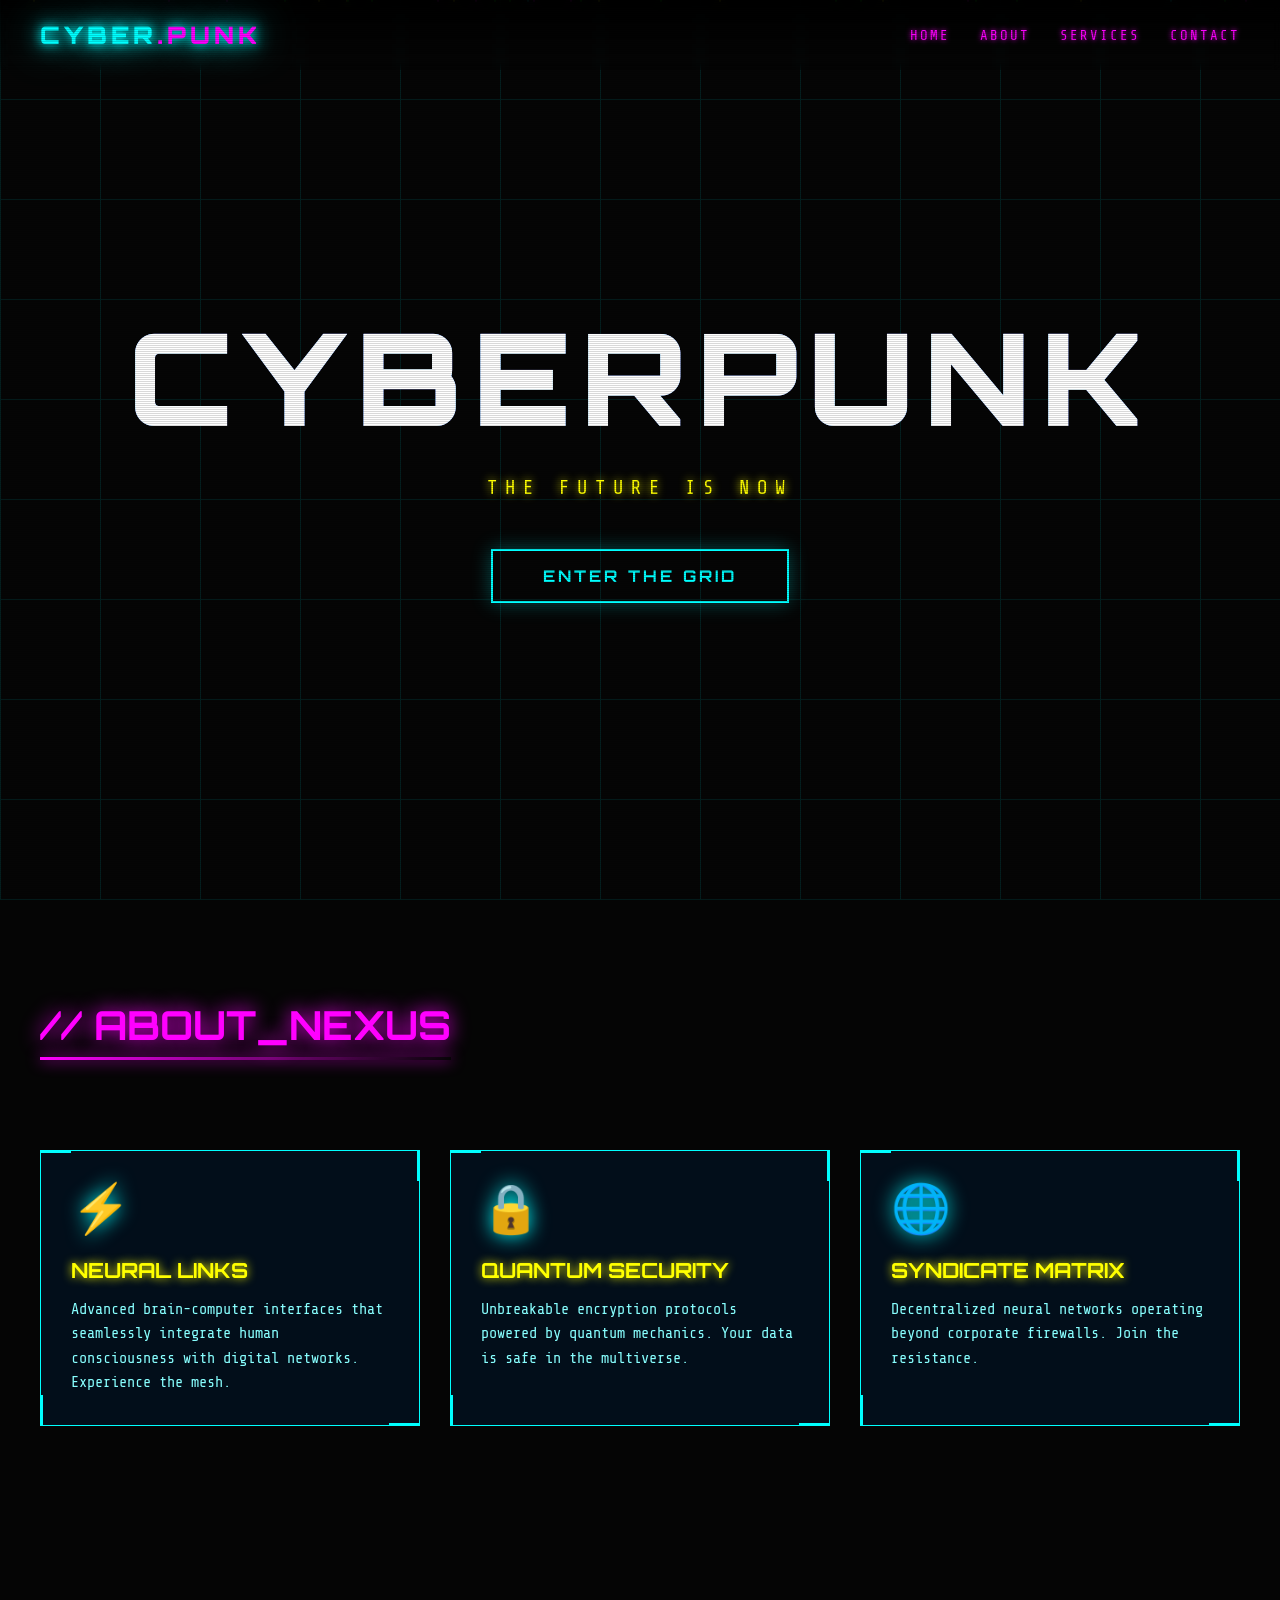
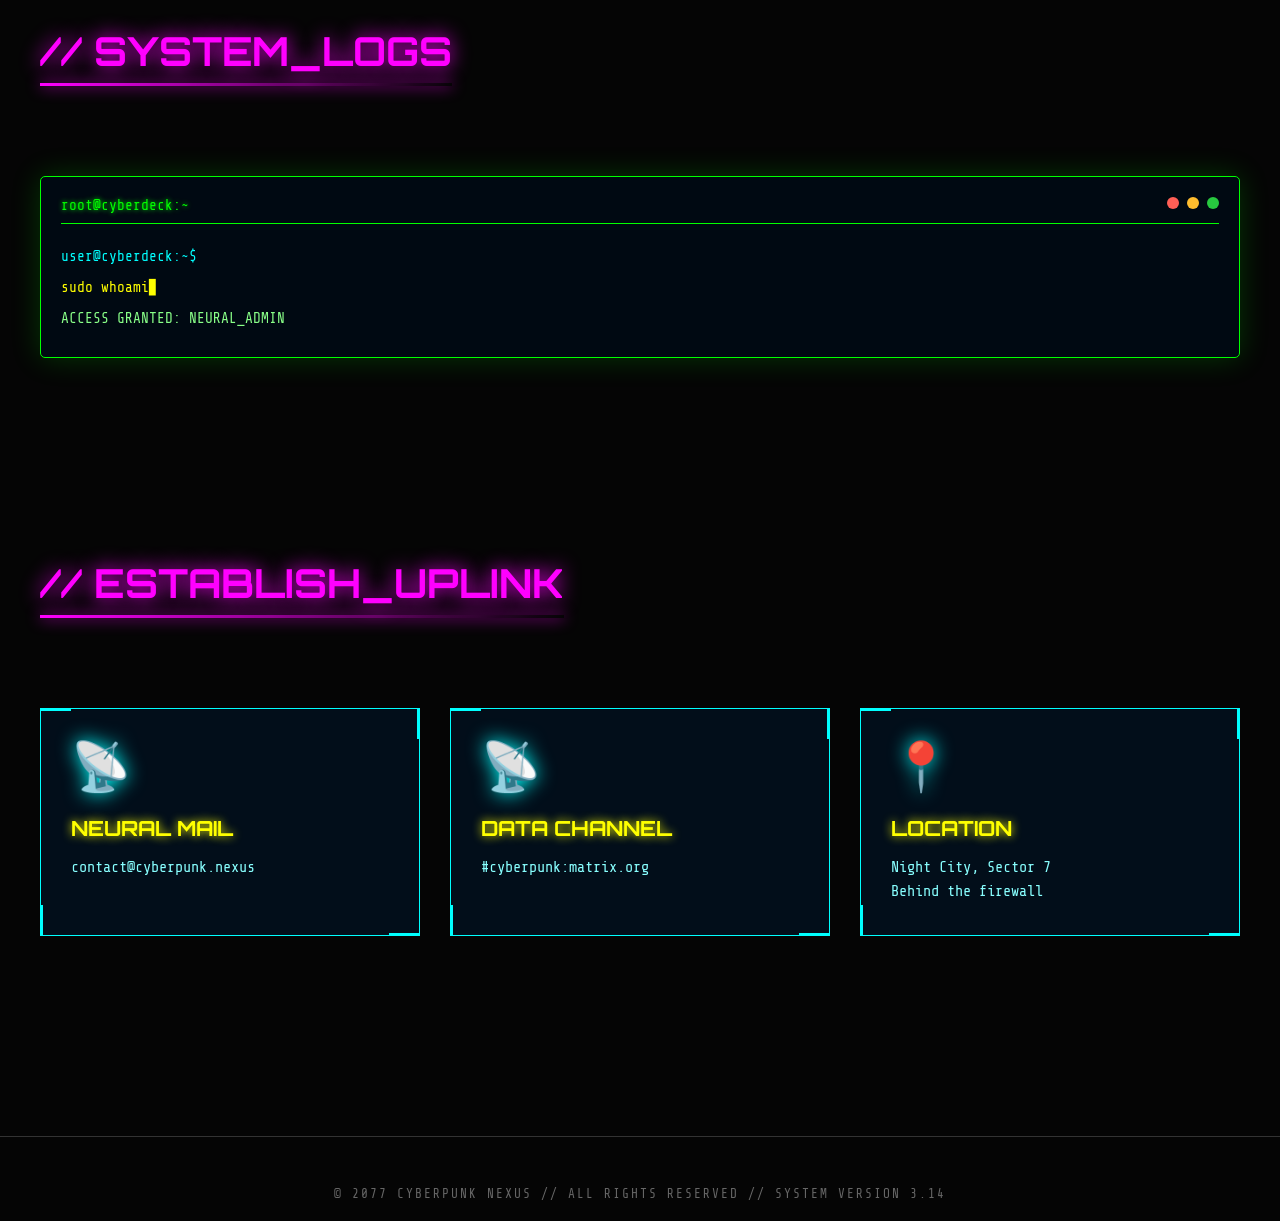
==== cyberpunk.html @ 6382083a "Initial commit - cyberpunk portfolio page" ====
<!DOCTYPE html>
<html lang="en">
<head>
    <meta charset="UTF-8">
    <meta name="viewport" content="width=device-width, initial-scale=1.0">
    <title>CYBER.PUNK // 2077</title>
    <link rel="preconnect" href="https://fonts.googleapis.com">
    <link rel="preconnect" href="https://fonts.gstatic.com" crossorigin>
    <link href="https://fonts.googleapis.com/css2?family=Orbitron:wght@400;700;900&family=Share+Tech+Mono&display=swap" rel="stylesheet">
    <style>
        * {
            margin: 0;
            padding: 0;
            box-sizing: border-box;
        }

        body {
            background: #050505;
            color: #0ff;
            font-family: 'Share Tech Mono', monospace;
            overflow-x: hidden;
            min-height: 100vh;
        }

        /* Scanline effect */
        body::before {
            content: "";
            position: fixed;
            top: 0;
            left: 0;
            width: 100%;
            height: 100%;
            background: repeating-linear-gradient(
                0deg,
                rgba(0, 0, 0, 0.15),
                rgba(0, 0, 0, 0.15) 1px,
                transparent 1px,
                transparent 2px
            );
            pointer-events: none;
            z-index: 1000;
        }

        /* Header */
        .header {
            position: fixed;
            top: 0;
            width: 100%;
            padding: 20px 40px;
            display: flex;
            justify-content: space-between;
            align-items: center;
            background: linear-gradient(180deg, rgba(0,0,0,0.9) 0%, transparent 100%);
            z-index: 100;
            backdrop-filter: blur(5px);
        }

        .logo {
            font-family: 'Orbitron', sans-serif;
            font-size: 24px;
            font-weight: 900;
            color: #0ff;
            text-shadow: 0 0 10px #0ff, 0 0 20px #0ff, 0 0 40px #0ff;
            letter-spacing: 4px;
        }

        .nav {
            display: flex;
            gap: 30px;
        }

        .nav a {
            color: #f0f;
            text-decoration: none;
            font-size: 14px;
            letter-spacing: 2px;
            position: relative;
            transition: all 0.3s;
            text-shadow: 0 0 5px #f0f;
        }

        .nav a:hover {
            color: #0ff;
            text-shadow: 0 0 10px #0ff, 0 0 20px #0ff;
        }

        .nav a::after {
            content: '';
            position: absolute;
            bottom: -5px;
            left: 0;
            width: 0;
            height: 2px;
            background: #0ff;
            box-shadow: 0 0 10px #0ff;
            transition: width 0.3s;
        }

        .nav a:hover::after {
            width: 100%;
        }

        /* Hero Section */
        .hero {
            height: 100vh;
            display: flex;
            flex-direction: column;
            justify-content: center;
            align-items: center;
            position: relative;
            overflow: hidden;
        }

        .glitch-wrapper {
            position: relative;
            text-align: center;
        }

        .hero-title {
            font-family: 'Orbitron', sans-serif;
            font-size: clamp(3rem, 10vw, 8rem);
            font-weight: 900;
            text-transform: uppercase;
            letter-spacing: 10px;
            position: relative;
            color: #fff;
            animation: glitch 3s infinite;
        }

        .hero-title::before,
        .hero-title::after {
            content: attr(data-text);
            position: absolute;
            top: 0;
            left: 0;
            width: 100%;
            height: 100%;
            opacity: 0.8;
        }

        .hero-title::before {
            color: #0ff;
            z-index: -1;
            animation: glitch-1 2s infinite linear alternate-reverse;
        }

        .hero-title::after {
            color: #f0f;
            z-index: -2;
            animation: glitch-2 2.5s infinite linear alternate-reverse;
        }

        @keyframes glitch {
            0%, 100% { transform: translate(0); }
            2% { transform: translate(2px, -2px); }
            4% { transform: translate(-2px, 2px); }
            6% { transform: translate(0); }
        }

        @keyframes glitch-1 {
            0%, 100% { clip-path: inset(0 0 0 0); transform: translate(0); }
            20% { clip-path: inset(20% 0 30% 0); transform: translate(-3px, 3px); }
            40% { clip-path: inset(50% 0 20% 0); transform: translate(3px, -3px); }
            60% { clip-path: inset(10% 0 60% 0); transform: translate(-2px, 2px); }
            80% { clip-path: inset(70% 0 10% 0); transform: translate(2px, -2px); }
        }

        @keyframes glitch-2 {
            0%, 100% { clip-path: inset(0 0 0 0); transform: translate(0); }
            15% { clip-path: inset(60% 0 10% 0); transform: translate(3px, -3px); }
            35% { clip-path: inset(10% 0 70% 0); transform: translate(-3px, 3px); }
            55% { clip-path: inset(40% 0 30% 0); transform: translate(2px, -2px); }
            75% { clip-path: inset(20% 0 50% 0); transform: translate(-2px, 2px); }
        }

        .hero-subtitle {
            font-size: 1.2rem;
            margin-top: 20px;
            letter-spacing: 8px;
            color: #ff0;
            text-shadow: 0 0 10px #ff0;
            animation: pulse 2s infinite;
        }

        @keyframes pulse {
            0%, 100% { opacity: 1; }
            50% { opacity: 0.5; }
        }

        .cta-button {
            margin-top: 50px;
            padding: 15px 50px;
            font-family: 'Orbitron', sans-serif;
            font-size: 1rem;
            font-weight: 700;
            letter-spacing: 3px;
            background: transparent;
            color: #0ff;
            border: 2px solid #0ff;
            cursor: pointer;
            position: relative;
            overflow: hidden;
            transition: all 0.3s;
            box-shadow: 0 0 20px rgba(0, 255, 255, 0.3);
        }

        .cta-button::before {
            content: '';
            position: absolute;
            top: 0;
            left: -100%;
            width: 100%;
            height: 100%;
            background: linear-gradient(90deg, transparent, rgba(0, 255, 255, 0.4), transparent);
            transition: left 0.5s;
        }

        .cta-button:hover::before {
            left: 100%;
        }

        .cta-button:hover {
            background: rgba(0, 255, 255, 0.1);
            box-shadow: 0 0 40px rgba(0, 255, 255, 0.6);
            transform: scale(1.05);
        }

        /* Grid Lines */
        .grid-lines {
            position: absolute;
            top: 0;
            left: 0;
            width: 100%;
            height: 100%;
            pointer-events: none;
            opacity: 0.1;
        }

        .grid-lines::before {
            content: '';
            position: absolute;
            width: 100%;
            height: 100%;
            background-image:
                linear-gradient(90deg, #0ff 1px, transparent 1px),
                linear-gradient(0deg, #0ff 1px, transparent 1px);
            background-size: 100px 100px;
            animation: grid-move 20s linear infinite;
        }

        @keyframes grid-move {
            0% { transform: translate(0, 0); }
            100% { transform: translate(100px, 100px); }
        }

        /* Floating particles */
        .particles {
            position: absolute;
            top: 0;
            left: 0;
            width: 100%;
            height: 100%;
            pointer-events: none;
        }

        .particle {
            position: absolute;
            width: 2px;
            height: 2px;
            background: #0ff;
            border-radius: 50%;
            animation: float 15s infinite;
        }

        @keyframes float {
            0%, 100% { transform: translateY(100vh) rotate(0deg); opacity: 0; }
            10% { opacity: 1; }
            90% { opacity: 1; }
            100% { transform: translateY(-100vh) rotate(720deg); opacity: 0; }
        }

        /* Sections */
        .section {
            padding: 100px 40px;
            max-width: 1400px;
            margin: 0 auto;
        }

        .section-title {
            font-family: 'Orbitron', sans-serif;
            font-size: 2.5rem;
            margin-bottom: 50px;
            color: #f0f;
            text-shadow: 0 0 20px #f0f;
            position: relative;
            display: inline-block;
        }

        .section-title::after {
            content: '';
            position: absolute;
            bottom: -10px;
            left: 0;
            width: 100%;
            height: 3px;
            background: linear-gradient(90deg, #f0f, transparent);
            box-shadow: 0 0 15px #f0f;
        }

        /* Cards Grid */
        .cards-grid {
            display: grid;
            grid-template-columns: repeat(auto-fit, minmax(300px, 1fr));
            gap: 30px;
            margin-top: 50px;
        }

        .card {
            background: rgba(0, 20, 40, 0.6);
            border: 1px solid #0ff;
            padding: 30px;
            position: relative;
            overflow: hidden;
            transition: all 0.3s;
            cursor: pointer;
        }

        .card::before {
            content: '';
            position: absolute;
            top: 0;
            left: -100%;
            width: 100%;
            height: 100%;
            background: linear-gradient(90deg, transparent, rgba(0, 255, 255, 0.1), transparent);
            transition: left 0.5s;
        }

        .card:hover::before {
            left: 100%;
        }

        .card:hover {
            transform: translateY(-10px);
            box-shadow: 0 10px 40px rgba(0, 255, 255, 0.3);
            border-color: #ff0;
        }

        .card-icon {
            font-size: 3rem;
            margin-bottom: 20px;
            filter: drop-shadow(0 0 10px currentColor);
        }

        .card-title {
            font-family: 'Orbitron', sans-serif;
            font-size: 1.3rem;
            color: #ff0;
            margin-bottom: 15px;
            text-shadow: 0 0 10px #ff0;
        }

        .card-text {
            color: #8ff;
            line-height: 1.6;
            font-size: 0.95rem;
        }

        .card-line {
            position: absolute;
            background: #0ff;
        }

        .card-line.top { top: 0; left: 0; width: 30px; height: 2px; }
        .card-line.right { top: 0; right: 0; width: 2px; height: 30px; }
        .card-line.bottom { bottom: 0; right: 0; width: 30px; height: 2px; }
        .card-line.left { bottom: 0; left: 0; width: 2px; height: 30px; }

        /* Terminal Section */
        .terminal {
            background: rgba(0, 10, 20, 0.9);
            border: 1px solid #0f0;
            border-radius: 5px;
            padding: 20px;
            margin-top: 50px;
            box-shadow: 0 0 30px rgba(0, 255, 0, 0.2);
        }

        .terminal-header {
            display: flex;
            justify-content: space-between;
            margin-bottom: 20px;
            padding-bottom: 10px;
            border-bottom: 1px solid #0f0;
        }

        .terminal-title {
            color: #0f0;
            font-size: 0.9rem;
            text-shadow: 0 0 5px #0f0;
        }

        .terminal-controls {
            display: flex;
            gap: 8px;
        }

        .terminal-btn {
            width: 12px;
            height: 12px;
            border-radius: 50%;
        }

        .terminal-btn.red { background: #ff5f56; }
        .terminal-btn.yellow { background: #ffbd2e; }
        .terminal-btn.green { background: #27c93f; }

        .terminal-content {
            color: #0f0;
            font-size: 0.9rem;
            line-height: 1.8;
        }

        .terminal-line {
            margin: 5px 0;
            opacity: 0;
            animation: fadeIn 0.5s forwards;
        }

        .terminal-line.prompt {
            color: #0ff;
        }

        .terminal-line.command {
            color: #ff0;
        }

        .terminal-line.output {
            color: #8f8;
        }

        @keyframes fadeIn {
            to { opacity: 1; }
        }

        /* Footer */
        .footer {
            text-align: center;
            padding: 50px 20px;
            border-top: 1px solid #333;
            margin-top: 100px;
        }

        .footer-text {
            color: #666;
            font-size: 0.8rem;
            letter-spacing: 2px;
        }

        /* Responsive */
        @media (max-width: 768px) {
            .header {
                padding: 15px 20px;
                flex-direction: column;
                gap: 15px;
            }

            .nav {
                gap: 15px;
            }

            .section {
                padding: 50px 20px;
            }

            .hero-title {
                letter-spacing: 5px;
            }

            .hero-subtitle {
                letter-spacing: 4px;
                font-size: 0.9rem;
            }
        }
    </style>
</head>
<body>
    <!-- Header -->
    <header class="header">
        <div class="logo">CYBER<span style="color:#f0f">.PUNK</span></div>
        <nav class="nav">
            <a href="#home">HOME</a>
            <a href="#about">ABOUT</a>
            <a href="#services">SERVICES</a>
            <a href="#contact">CONTACT</a>
        </nav>
    </header>

    <!-- Hero Section -->
    <section id="home" class="hero">
        <div class="grid-lines"></div>
        <div class="particles" id="particles"></div>

        <div class="glitch-wrapper">
            <h1 class="hero-title" data-text="CYBERPUNK">CYBERPUNK</h1>
            <p class="hero-subtitle">THE FUTURE IS NOW</p>
        </div>

        <button class="cta-button" onclick="scrollToSection('about')">
            ENTER THE GRID
        </button>
    </section>

    <!-- About Section -->
    <section id="about" class="section">
        <h2 class="section-title">// ABOUT_NEXUS</h2>
        <div class="cards-grid">
            <div class="card">
                <div class="card-line top"></div>
                <div class="card-line right"></div>
                <div class="card-line bottom"></div>
                <div class="card-line left"></div>
                <div class="card-icon">⚡</div>
                <h3 class="card-title">NEURAL LINKS</h3>
                <p class="card-text">Advanced brain-computer interfaces that seamlessly integrate human consciousness with digital networks. Experience the mesh.</p>
            </div>

            <div class="card">
                <div class="card-line top"></div>
                <div class="card-line right"></div>
                <div class="card-line bottom"></div>
                <div class="card-line left"></div>
                <div class="card-icon">🔒</div>
                <h3 class="card-title">QUANTUM SECURITY</h3>
                <p class="card-text">Unbreakable encryption protocols powered by quantum mechanics. Your data is safe in the multiverse.</p>
            </div>

            <div class="card">
                <div class="card-line top"></div>
                <div class="card-line right"></div>
                <div class="card-line bottom"></div>
                <div class="card-line left"></div>
                <div class="card-icon">🌐</div>
                <h3 class="card-title">SYNDICATE MATRIX</h3>
                <p class="card-text">Decentralized neural networks operating beyond corporate firewalls. Join the resistance.</p>
            </div>
        </div>
    </section>

    <!-- Terminal Section -->
    <section id="services" class="section">
        <h2 class="section-title">// SYSTEM_LOGS</h2>
        <div class="terminal">
            <div class="terminal-header">
                <span class="terminal-title">root@cyberdeck:~</span>
                <div class="terminal-controls">
                    <div class="terminal-btn red"></div>
                    <div class="terminal-btn yellow"></div>
                    <div class="terminal-btn green"></div>
                </div>
            </div>
            <div class="terminal-content" id="terminal-content">
                <!-- Terminal lines will be injected here by JavaScript -->
            </div>
        </div>
    </section>

    <!-- Contact Section -->
    <section id="contact" class="section">
        <h2 class="section-title">// ESTABLISH_UPLINK</h2>
        <div class="cards-grid">
            <div class="card">
                <div class="card-line top"></div>
                <div class="card-line right"></div>
                <div class="card-line bottom"></div>
                <div class="card-line left"></div>
                <div class="card-icon">📡</div>
                <h3 class="card-title">NEURAL MAIL</h3>
                <p class="card-text">contact@cyberpunk.nexus</p>
            </div>

            <div class="card">
                <div class="card-line top"></div>
                <div class="card-line right"></div>
                <div class="card-line bottom"></div>
                <div class="card-line left"></div>
                <div class="card-icon">📡</div>
                <h3 class="card-title">DATA CHANNEL</h3>
                <p class="card-text">#cyberpunk:matrix.org</p>
            </div>

            <div class="card">
                <div class="card-line top"></div>
                <div class="card-line right"></div>
                <div class="card-line bottom"></div>
                <div class="card-line left"></div>
                <div class="card-icon">📍</div>
                <h3 class="card-title">LOCATION</h3>
                <p class="card-text">Night City, Sector 7<br>Behind the firewall</p>
            </div>
        </div>
    </section>

    <!-- Footer -->
    <footer class="footer">
        <p class="footer-text">© 2077 CYBERPUNK NEXUS // ALL RIGHTS RESERVED // SYSTEM VERSION 3.14</p>
    </footer>

    <script>
        // Create floating particles
        function createParticles() {
            const particlesContainer = document.getElementById('particles');
            const particleCount = 30;

            for (let i = 0; i < particleCount; i++) {
                const particle = document.createElement('div');
                particle.className = 'particle';
                particle.style.left = Math.random() * 100 + '%';
                particle.style.animationDelay = Math.random() * 15 + 's';
                particle.style.animationDuration = (10 + Math.random() * 10) + 's';

                const colors = ['#0ff', '#f0f', '#ff0', '#0f0'];
                particle.style.background = colors[Math.floor(Math.random() * colors.length)];
                particle.style.boxShadow = `0 0 10px ${particle.style.background}`;

                particlesContainer.appendChild(particle);
            }
        }

        // Terminal typing effect
        const terminalCommands = [
            { prompt: 'user@cyberdeck:~$', command: 'sudo whoami', delay: 500 },
            { output: 'ACCESS GRANTED: NEURAL_ADMIN', delay: 1500 },
            { prompt: 'user@cyberdeck:~$', command: 'ls -la /neural/core', delay: 3000 },
            { output: 'total 4096', delay: 500 },
            { output: 'drwxr-xr-x  2 user neural   4096 Mar 29 2077  memories', delay: 300 },
            { output: 'drwxr-xr-x  5 user neural   4096 Mar 29 2077  connections', delay: 300 },
            { output: 'drwxr-xr-x  3 user neural   4096 Mar 29 2077  upgrades', delay: 300 },
            { output: 'drwxr-x--- 10 user neural   4096 Mar 29 2077  encrypted_data', delay: 300 },
            { prompt: 'user@cyberdeck:~$', command: './initiate_protocol.sh --secure', delay: 4000 },
            { output: '> Initializing neural handshake...', delay: 800 },
            { output: '> Establishing quantum tunnel...', delay: 800 },
            { output: '> Handshake verified. Welcome to the grid.', delay: 1000 },
            { prompt: 'user@cyberdeck:~$', command: '', delay: 2000 }
        ];

        function typeTerminal() {
            const terminal = document.getElementById('terminal-content');
            let currentLine = 0;
            let charIndex = 0;
            let isTyping = false;
            let currentText = '';

            function addLine(line, type) {
                const div = document.createElement('div');
                div.className = `terminal-line ${type}`;
                div.textContent = line;
                terminal.appendChild(div);
            }

            function typeCommand() {
                if (currentLine >= terminalCommands.length) {
                    // Reset and loop
                    setTimeout(() => {
                        terminal.innerHTML = '';
                        currentLine = 0;
                        typeTerminal();
                    }, 5000);
                    return;
                }

                const item = terminalCommands[currentLine];

                if (item.prompt) {
                    addLine(item.prompt, 'prompt');
                }

                if (item.command) {
                    isTyping = true;
                    currentText = '';
                    const commandDiv = document.createElement('div');
                    commandDiv.className = 'terminal-line command';
                    terminal.appendChild(commandDiv);

                    function typeChar() {
                        if (charIndex < item.command.length) {
                            commandDiv.textContent = item.command.substring(0, charIndex + 1);
                            charIndex++;
                            setTimeout(typeChar, 30);
                        } else {
                            isTyping = false;
                            charIndex = 0;
                            currentLine++;
                            setTimeout(typeCommand, item.delay);
                        }
                    }
                    typeChar();
                } else if (item.output) {
                    addLine(item.output, 'output');
                    currentLine++;
                    setTimeout(typeCommand, item.delay);
                }
            }

            typeCommand();
        }

        // Smooth scroll
        function scrollToSection(id) {
            const element = document.getElementById(id);
            if (element) {
                element.scrollIntoView({ behavior: 'smooth' });
            }
        }

        // Initialize
        document.addEventListener('DOMContentLoaded', () => {
            createParticles();
            setTimeout(typeTerminal, 1000);
        });

        // Add cursor blink to terminal
        const style = document.createElement('style');
        style.textContent = `
            .terminal-line.command::after {
                content: '▋';
                animation: blink 1s infinite;
                color: #ff0;
            }
            @keyframes blink {
                0%, 50% { opacity: 1; }
                51%, 100% { opacity: 0; }
            }
        `;
        document.head.appendChild(style);
    </script>
</body>
</html>
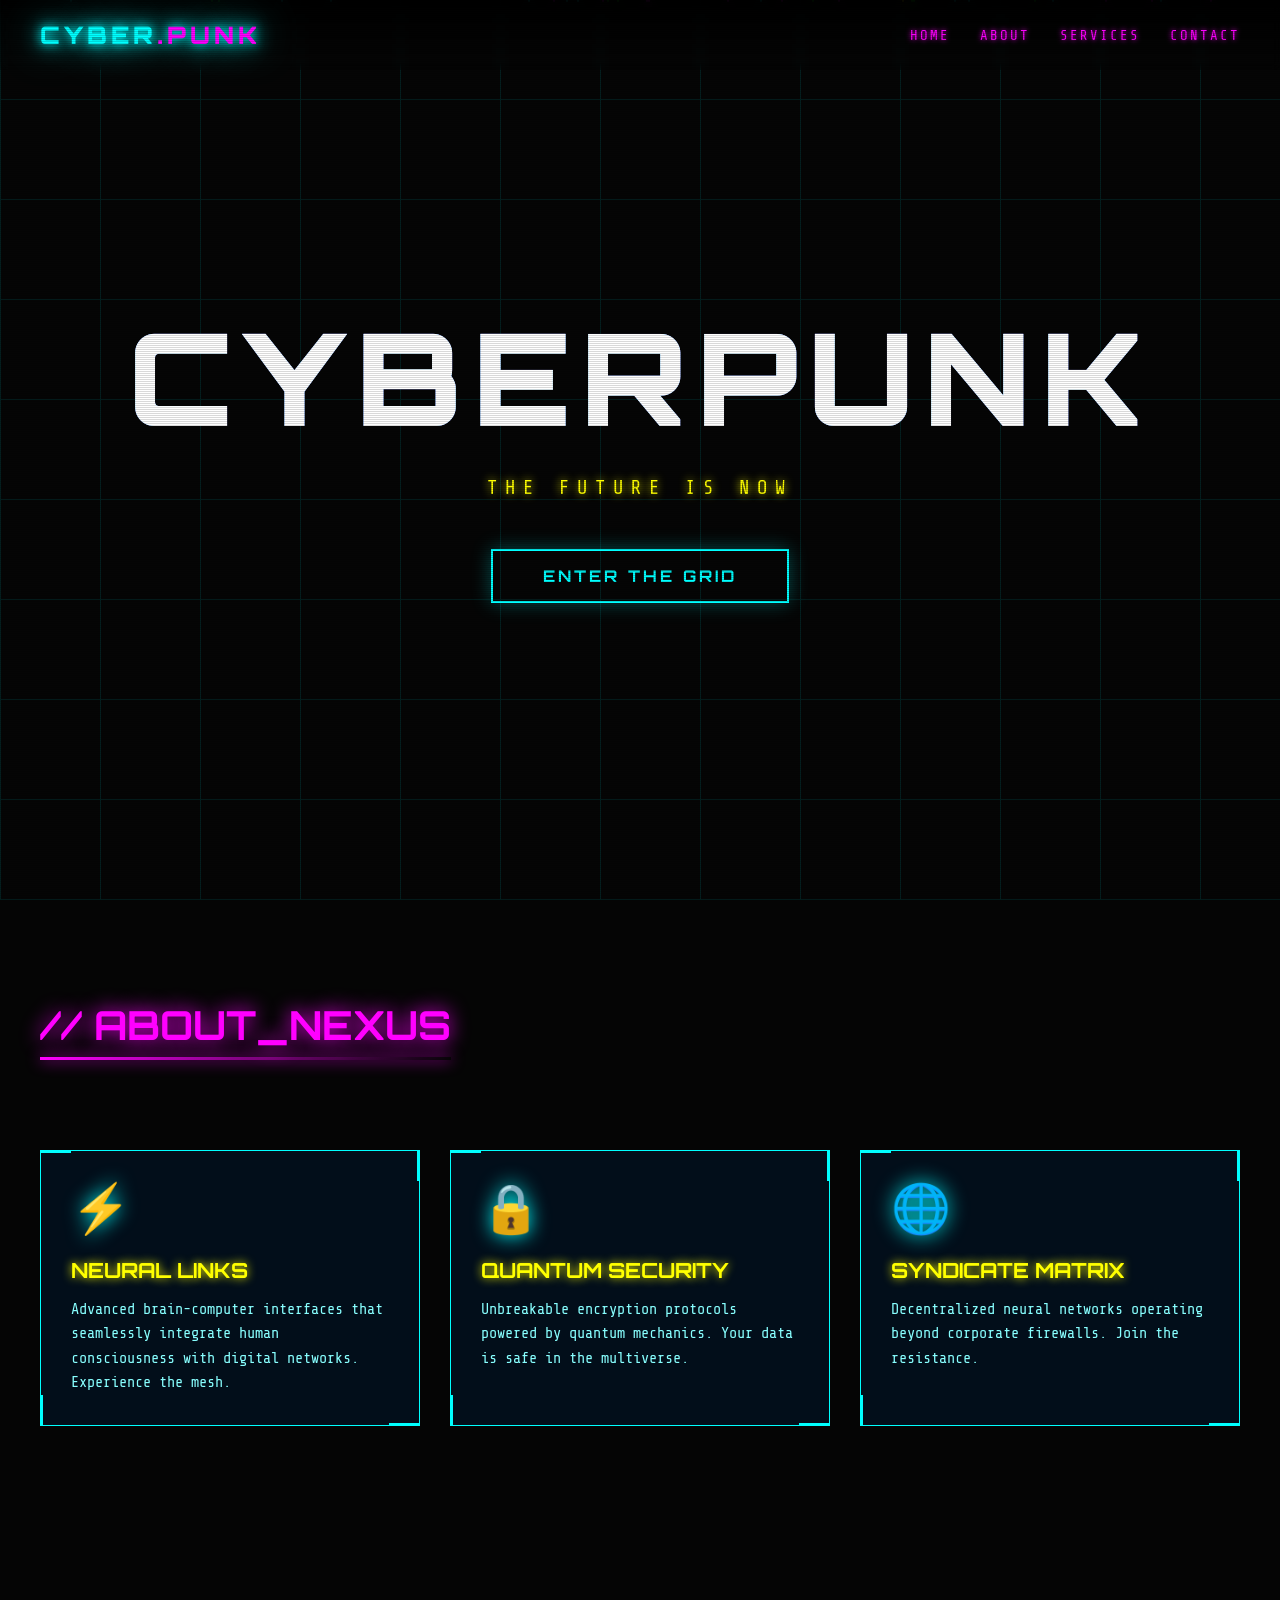
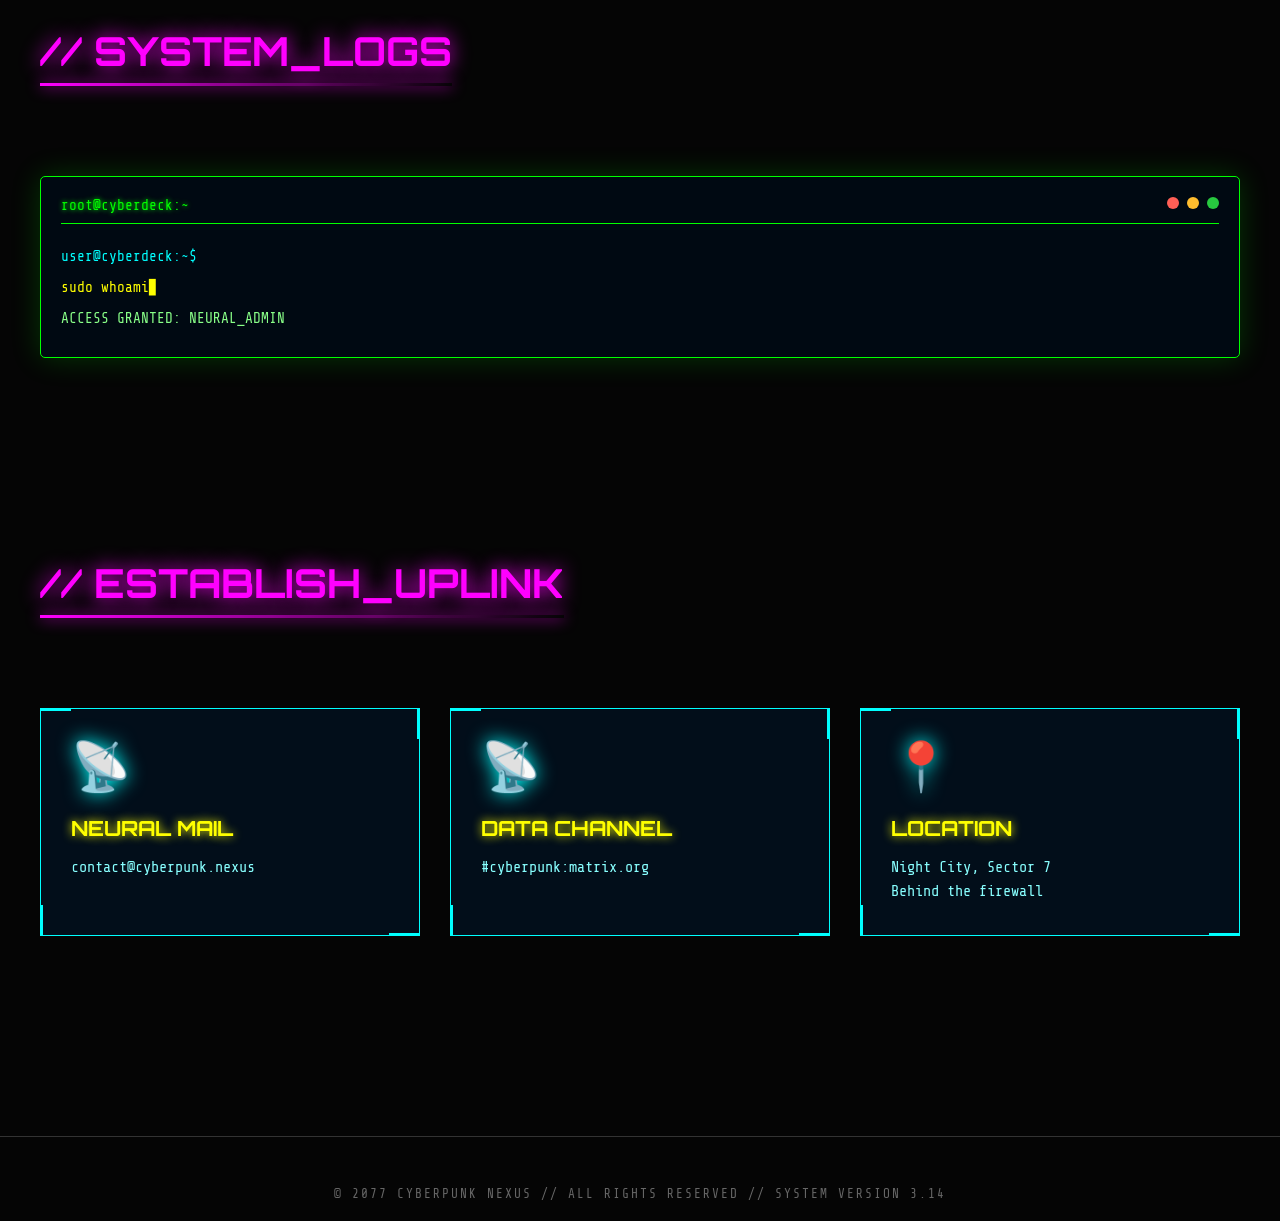
==== commit 3a724944: "Fix mobile responsiveness - center alignment Add center alignment for mobile devices: - Header items" ====
--- a/cyberpunk.html
+++ b/cyberpunk.html
@@ -463,14 +463,17 @@
                 padding: 15px 20px;
                 flex-direction: column;
                 gap: 15px;
+                align-items: center;
             }
 
             .nav {
                 gap: 15px;
+                justify-content: center;
             }
 
             .section {
                 padding: 50px 20px;
+                text-align: center;
             }
 
             .hero-title {
